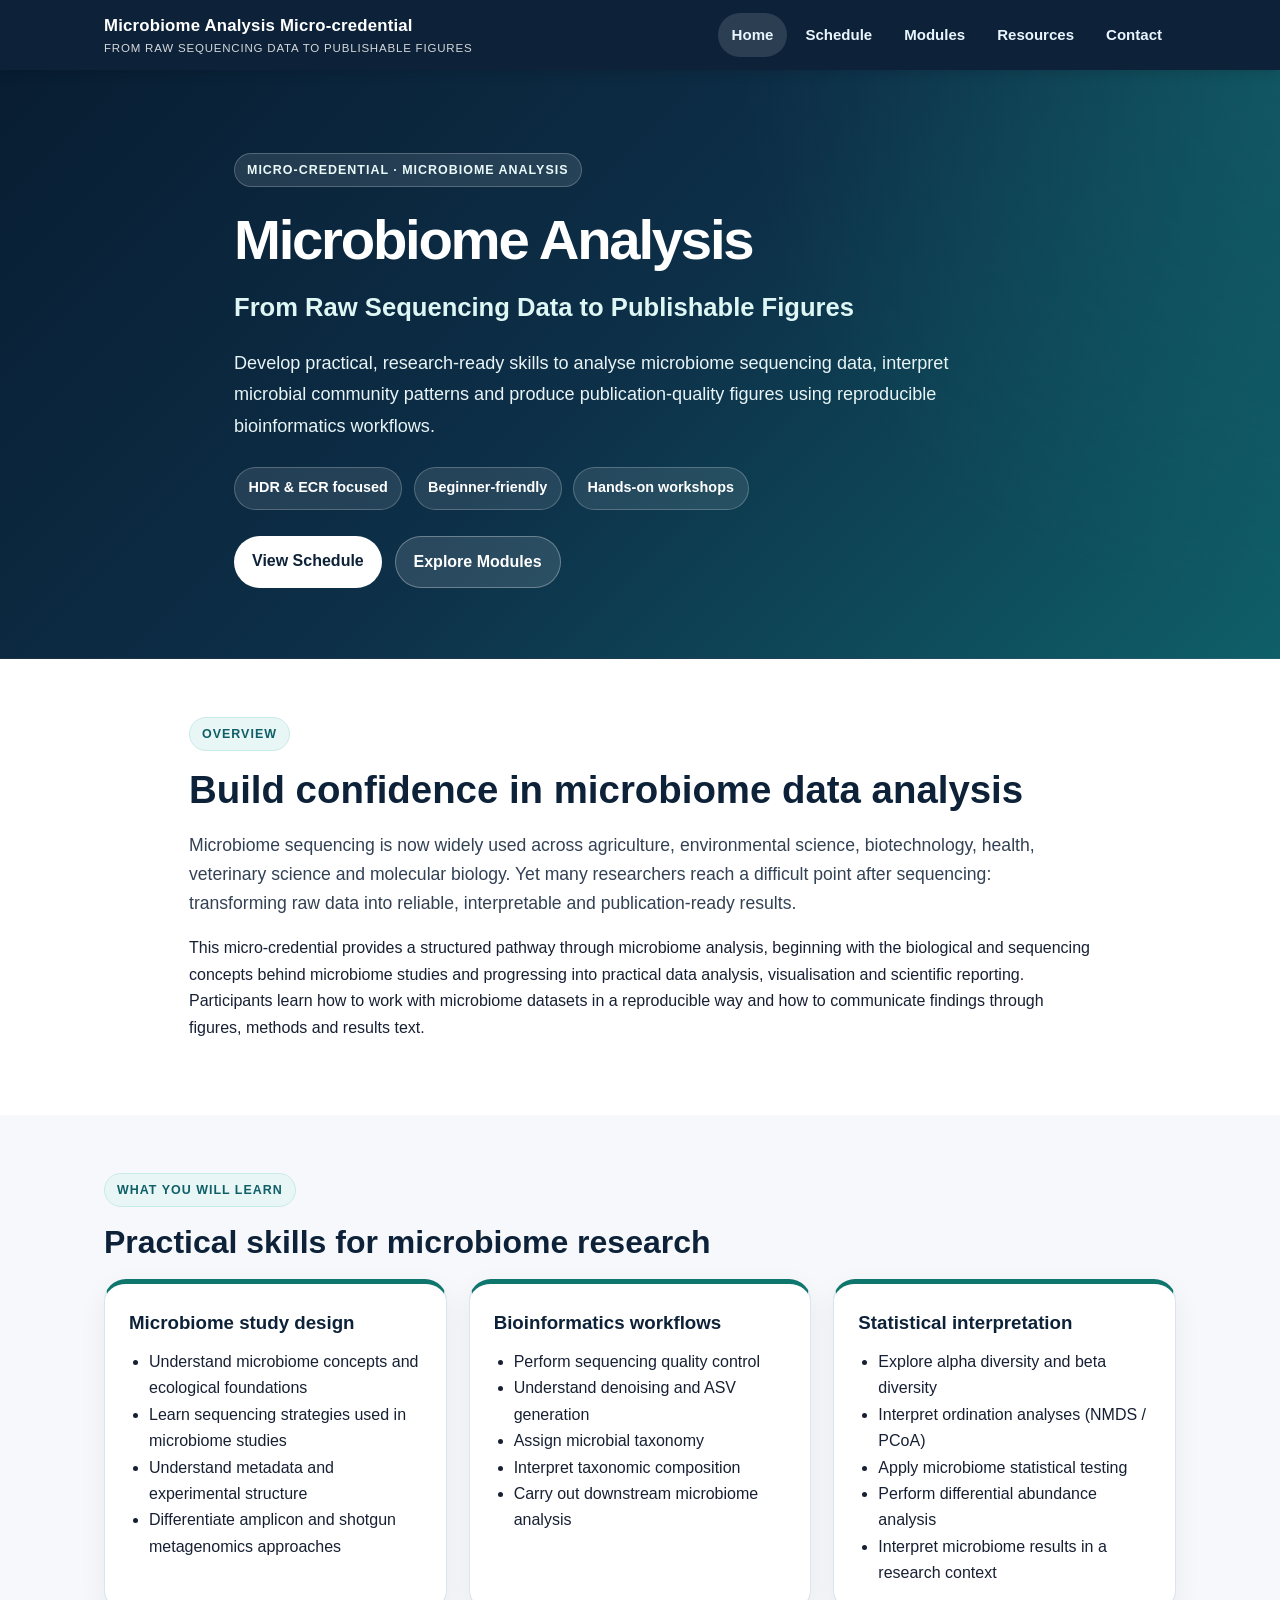
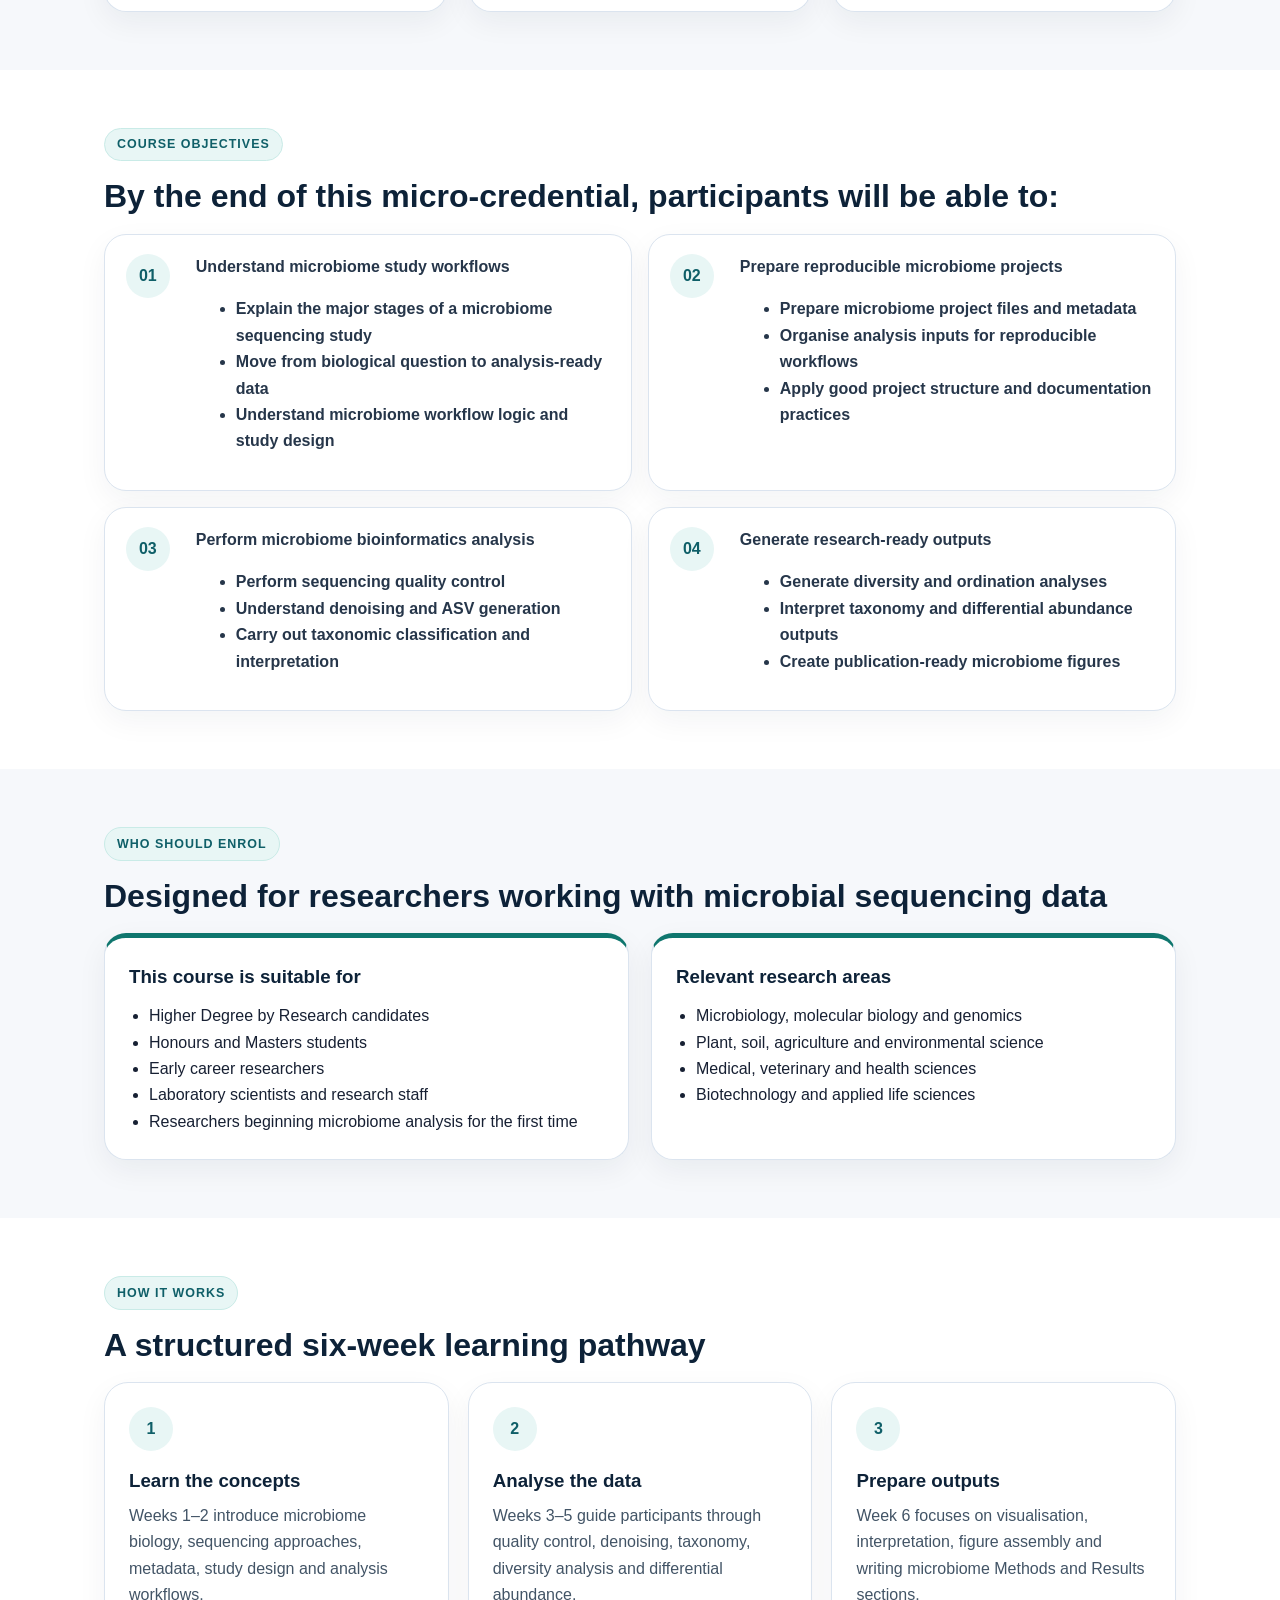
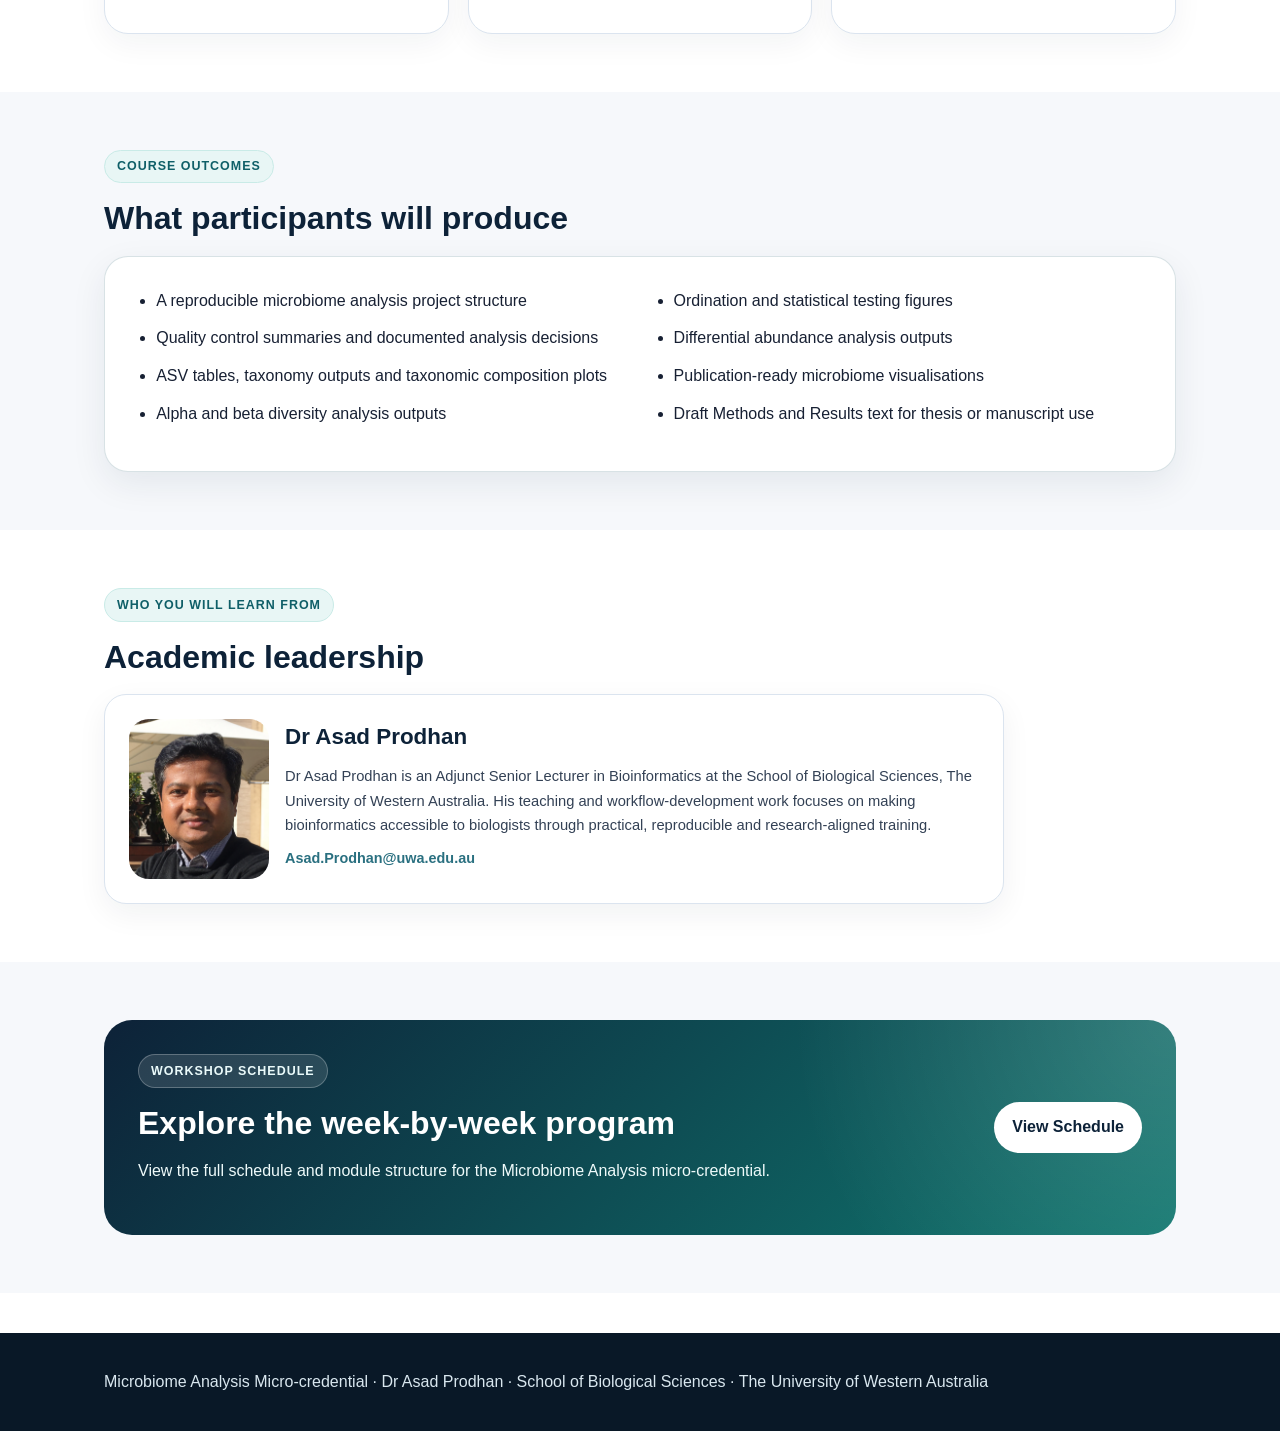
==== index.html @ ac6e43ce "Add files via upload" ====
<!doctype html>
<html lang="en">
<head>
  <meta charset="utf-8">
  <meta name="viewport" content="width=device-width, initial-scale=1">
  <title>Microbiome Analysis Micro-credential</title>
  <link rel="stylesheet" href="assets/css/style.css">
</head>

<body>
<header class="topbar">
  <div class="container nav">
    <a class="brand" href="index.html">
      Microbiome Analysis Micro-credential
      <span>From raw sequencing data to publishable figures</span>
    </a>

    <nav class="menu">
      <a class="active" href="index.html">Home</a>
      <a href="schedule.html">Schedule</a>
      <a href="modules.html">Modules</a>
      <a href="resources.html">Resources</a>
      <a href="contact.html">Contact</a>
    </nav>
  </div>
</header>

<main>

  <section class="premium-hero">
    <div class="container premium-hero-copy centered-hero">

      <div class="premium-hero-copy">
        <div class="program-label">Micro-credential · Microbiome Analysis</div>

        <h1>Microbiome Analysis</h1>

        <p class="hero-subtitle">From Raw Sequencing Data to Publishable Figures</p>

        <p class="hero-summary">
          Develop practical, research-ready skills to analyse microbiome sequencing data,
          interpret microbial community patterns and produce publication-quality figures
          using reproducible bioinformatics workflows.
        </p>

        <div class="hero-facts">
          <span>HDR &amp; ECR focused</span>
          <span>Beginner-friendly</span>
          <span>Hands-on workshops</span>
        </div>

        <div class="hero-actions">
          <a class="button" href="schedule.html">View Schedule</a>
          <a class="button secondary-button" href="modules.html">Explore Modules</a>
        </div>


    </div>
  </section>

  <section class="section">
    <div class="container landing">
      <span class="section-label">Overview</span>
      <h2>Build confidence in microbiome data analysis</h2>

      <p class="lead">
        Microbiome sequencing is now widely used across agriculture, environmental science,
        biotechnology, health, veterinary science and molecular biology. Yet many researchers
        reach a difficult point after sequencing: transforming raw data into reliable,
        interpretable and publication-ready results.
      </p>

      <p>
        This micro-credential provides a structured pathway through microbiome analysis,
        beginning with the biological and sequencing concepts behind microbiome studies
        and progressing into practical data analysis, visualisation and scientific reporting.
        Participants learn how to work with microbiome datasets in a reproducible way and
        how to communicate findings through figures, methods and results text.
      </p>
    </div>
  </section>

  <section class="section alt">
    <div class="container">
      <span class="section-label">What you will learn</span>
      <h2>Practical skills for microbiome research</h2>

      <div class="grid three">
        <div class="card premium-card">
          <h3>Microbiome study design</h3>
          <ul>
            <li>Understand microbiome concepts and ecological foundations</li>
            <li>Learn sequencing strategies used in microbiome studies</li>
            <li>Understand metadata and experimental structure</li>
            <li>Differentiate amplicon and shotgun metagenomics approaches</li>
          </ul>

        </div>

        <div class="card premium-card">
          <h3>Bioinformatics workflows</h3>

          <ul>
            <li>Perform sequencing quality control</li>
            <li>Understand denoising and ASV generation</li>
            <li>Assign microbial taxonomy</li>
            <li>Interpret taxonomic composition</li>
            <li>Carry out downstream microbiome analysis</li>
          </ul>
        </div>

        <div class="card premium-card">
          <h3>Statistical interpretation</h3>
          <ul>
            <li>Explore alpha diversity and beta diversity</li>
            <li>Interpret ordination analyses (NMDS / PCoA)</li>
            <li>Apply microbiome statistical testing</li>
            <li>Perform differential abundance analysis</li>
            <li>Interpret microbiome results in a research context</li>
          </ul>
        </div>
      </div>
    </div>
  </section>

  <section class="section">
    <div class="container">
      <span class="section-label">Course objectives</span>
      <h2>By the end of this micro-credential, participants will be able to:</h2>

      <div class="objective-grid">

  <div class="objective-item">
    <span>01</span>

    <div>
      <strong>Understand microbiome study workflows</strong>

      <ul>
        <li>Explain the major stages of a microbiome sequencing study</li>
        <li>Move from biological question to analysis-ready data</li>
        <li>Understand microbiome workflow logic and study design</li>
      </ul>
    </div>
  </div>

  <div class="objective-item">
    <span>02</span>

    <div>
      <strong>Prepare reproducible microbiome projects</strong>

      <ul>
        <li>Prepare microbiome project files and metadata</li>
        <li>Organise analysis inputs for reproducible workflows</li>
        <li>Apply good project structure and documentation practices</li>
      </ul>
    </div>
  </div>

  <div class="objective-item">
    <span>03</span>

    <div>
      <strong>Perform microbiome bioinformatics analysis</strong>

      <ul>
        <li>Perform sequencing quality control</li>
        <li>Understand denoising and ASV generation</li>
        <li>Carry out taxonomic classification and interpretation</li>
      </ul>
    </div>
  </div>

  <div class="objective-item">
    <span>04</span>

    <div>
      <strong>Generate research-ready outputs</strong>

      <ul>
        <li>Generate diversity and ordination analyses</li>
        <li>Interpret taxonomy and differential abundance outputs</li>
        <li>Create publication-ready microbiome figures</li>
      </ul>
    </div>
  </div>

</div>

    </div>
  </section>

  <section class="section alt">
    <div class="container">
      <span class="section-label">Who should enrol</span>
      <h2>Designed for researchers working with microbial sequencing data</h2>

      <div class="grid two">
        <div class="card premium-card">
          <h3>This course is suitable for</h3>
          <ul>
            <li>Higher Degree by Research candidates</li>
            <li>Honours and Masters students</li>
            <li>Early career researchers</li>
            <li>Laboratory scientists and research staff</li>
            <li>Researchers beginning microbiome analysis for the first time</li>
          </ul>
        </div>

        <div class="card premium-card">
          <h3>Relevant research areas</h3>
          <ul>
            <li>Microbiology, molecular biology and genomics</li>
            <li>Plant, soil, agriculture and environmental science</li>
            <li>Medical, veterinary and health sciences</li>
            <li>Biotechnology and applied life sciences</li>
          </ul>
        </div>
      </div>
    </div>
  </section>

  <section class="section">
    <div class="container">
      <span class="section-label">How it works</span>
      <h2>A structured six-week learning pathway</h2>

      <div class="process-row">
        <div class="process-step">
          <span>1</span>
          <h3>Learn the concepts</h3>
          <p>
            Weeks 1–2 introduce microbiome biology, sequencing approaches,
            metadata, study design and analysis workflows.
          </p>
        </div>

        <div class="process-step">
          <span>2</span>
          <h3>Analyse the data</h3>
          <p>
            Weeks 3–5 guide participants through quality control, denoising,
            taxonomy, diversity analysis and differential abundance.
          </p>
        </div>

        <div class="process-step">
          <span>3</span>
          <h3>Prepare outputs</h3>
          <p>
            Week 6 focuses on visualisation, interpretation, figure assembly
            and writing microbiome Methods and Results sections.
          </p>
        </div>
      </div>
    </div>
  </section>

  <section class="section alt">
    <div class="container">
      <span class="section-label">Course outcomes</span>
      <h2>What participants will produce</h2>

      <div class="outcomes-box">
        <ul>
          <li>A reproducible microbiome analysis project structure</li>
          <li>Quality control summaries and documented analysis decisions</li>
          <li>ASV tables, taxonomy outputs and taxonomic composition plots</li>
          <li>Alpha and beta diversity analysis outputs</li>
          <li>Ordination and statistical testing figures</li>
          <li>Differential abundance analysis outputs</li>
          <li>Publication-ready microbiome visualisations</li>
          <li>Draft Methods and Results text for thesis or manuscript use</li>
        </ul>
      </div>
    </div>
  </section>

  <section class="section">
    <div class="container">
      <span class="section-label">Who you will learn from</span>
      <h2>Academic leadership</h2>

      <div class="card instructor-card">
        <div class="lead-profile">
          <img src="assets/img/AsadProdhan.jpg" alt="Dr Asad Prodhan">
          <div>
            <h3>Dr Asad Prodhan</h3>
            <p>
              Dr Asad Prodhan is an Adjunct Senior Lecturer in Bioinformatics
              at the School of Biological Sciences, The University of Western Australia.
              His teaching and workflow-development work focuses on making bioinformatics
              accessible to biologists through practical, reproducible and research-aligned training.
            </p>
            <a href="mailto:Asad.Prodhan@uwa.edu.au">Asad.Prodhan@uwa.edu.au</a>
          </div>
        </div>
      </div>
    </div>
  </section>

  <section class="section alt">
    <div class="container">
      <div class="cta premium-cta">
        <div>
          <span class="section-label light">Workshop schedule</span>
          <h2>Explore the week-by-week program</h2>
          <p>
            View the full schedule and module structure for the Microbiome Analysis micro-credential.
          </p>
        </div>
        <a class="button" href="schedule.html">View Schedule</a>
      </div>
    </div>
  </section>

</main>

<footer class="footer">
  <div class="container">
    Microbiome Analysis Micro-credential · Dr Asad Prodhan · School of Biological Sciences · The University of Western Australia
  </div>
</footer>

</body>
</html>
---- assets/css/style.css ----
:root{
  --navy:#0d2238;
  --navy2:#153957;
  --teal:#0f766e;
  --teal2:#168b83;
  --aqua:#dff7f4;
  --mint:#edf8f5;
  --gold:#d7a84f;
  --ink:#172033;
  --muted:#5d6b7b;
  --line:#dbe4ef;
  --card:#ffffff;
  --soft:#f6f8fb;
  --purple:#dcc1dc;
  --blue:#dfe3f6;
  --blue2:#d3dcf1;
}

*{
  box-sizing:border-box;
}

html{
  scroll-behavior:smooth;
}

body{
  margin:0;
  font-family:Inter, Segoe UI, Roboto, Helvetica, Arial, sans-serif;
  color:var(--ink);
  background:#fff;
  line-height:1.65;
}

img{
  max-width:100%;
  height:auto;
}

a{
  color:#075fa9;
  text-decoration:none;
}

a:hover{
  text-decoration:underline;
}

.container{
  max-width:1120px;
  margin:0 auto;
  padding:0 24px;
}

/* Navigation */
.topbar{
  background:var(--navy);
  color:#fff;
  position:sticky;
  top:0;
  z-index:50;
  box-shadow:0 2px 12px rgba(0,0,0,.15);
}

.nav{
  display:flex;
  align-items:center;
  justify-content:space-between;
  min-height:70px;
  gap:20px;
}

.brand{
  font-weight:800;
  letter-spacing:.2px;
  color:#fff;
  font-size:1.05rem;
}

.brand:hover{
  text-decoration:none;
}

.brand span{
  display:block;
  font-size:.72rem;
  font-weight:500;
  opacity:.82;
  letter-spacing:.8px;
  text-transform:uppercase;
}

.menu{
  display:flex;
  gap:4px;
  flex-wrap:wrap;
  justify-content:flex-end;
}

.menu a{
  color:#eaf6ff;
  padding:10px 14px;
  border-radius:999px;
  font-weight:650;
  font-size:.94rem;
}

.menu a:hover,
.menu a.active{
  background:rgba(255,255,255,.13);
  text-decoration:none;
}

/* Premium homepage hero */
.premium-hero{
  background:
    radial-gradient(circle at top right, rgba(26,138,132,.28), transparent 38%),
    linear-gradient(135deg, #081d32 0%, #0d2f48 48%, #0f5f68 100%);
  color:#fff;
  padding:5.2rem 0 4.4rem;
  border-bottom:1px solid rgba(255,255,255,.08);
}

.premium-hero-grid{
  display:grid;
  grid-template-columns:minmax(0,1.25fr) 420px;
  gap:4rem;
  align-items:center;
}

.premium-hero-copy{
  max-width:760px;
}

.program-label,
.section-label{
  display:inline-flex;
  align-items:center;
  width:max-content;
  max-width:100%;
  text-transform:uppercase;
  letter-spacing:.08em;
  font-weight:800;
  font-size:.78rem;
  color:#0f5f68;
  background:#e8f6f5;
  border:1px solid #c9ebe7;
  border-radius:999px;
  padding:.35rem .75rem;
  margin-bottom:1rem;
}

.program-label{
  color:#eafafa;
  background:rgba(255,255,255,.11);
  border-color:rgba(255,255,255,.22);
}

.section-label.light{
  color:#eafafa;
  background:rgba(255,255,255,.12);
  border-color:rgba(255,255,255,.25);
}

.premium-hero h1{
  color:#fff;
  font-size:clamp(2.35rem,4.4vw,4.5rem);
  line-height:1.04;
  margin:.5rem 0 1rem;
  letter-spacing:-.04em;
}

.hero-subtitle{
  font-size:clamp(1.2rem,2vw,1.65rem);
  color:#dff7f4;
  font-weight:800;
  margin:0 0 1.25rem;
}

.hero-summary{
  color:#e8f4f6;
  font-size:1.13rem;
  line-height:1.75;
  max-width:700px;
  margin-bottom:1.5rem;
}

.hero-facts{
  display:flex;
  flex-wrap:wrap;
  gap:.7rem;
}

.hero-facts span{
  background:rgba(255,255,255,.1);
  border:1px solid rgba(255,255,255,.22);
  color:#fff;
  border-radius:999px;
  padding:.55rem .85rem;
  font-weight:800;
  font-size:.9rem;
}

.hero-actions{
  display:flex;
  flex-wrap:wrap;
  gap:.8rem;
  margin-top:1.6rem;
}

/* Lead / course snapshot panel */
.premium-lead-panel{
  background:rgba(255,255,255,.96);
  color:var(--ink);
  border-radius:30px;
  padding:1.4rem;
  box-shadow:0 24px 65px rgba(0,0,0,.28);
  border:1px solid rgba(255,255,255,.65);
}

.program-panel{
  margin-top:1.2rem;
  padding-top:1.1rem;
  border-top:1px solid var(--line);
}

.program-panel h3{
  color:var(--navy);
  margin:0 0 .55rem;
  font-size:1rem;
}

.program-panel ul{
  margin:0;
  padding-left:1.1rem;
  color:#26364a;
  font-size:.94rem;
  line-height:1.6;
}

.top-panel{
  margin-top:0;
  padding-top:0;
  border-top:0;
  margin-bottom:1.2rem;
  padding-bottom:1.1rem;
  border-bottom:1px solid var(--line);
}

.lead-profile{
  display:grid;
  grid-template-columns:118px 1fr;
  gap:1rem;
  align-items:start;
}

.lead-profile img{
  width:118px;
  height:138px;
  object-fit:cover;
  object-position:center top;
  border-radius:20px;
}

.panel-kicker{
  display:block;
  color:#0f5f68;
  font-weight:900;
  font-size:.76rem;
  text-transform:uppercase;
  letter-spacing:.07em;
  margin-bottom:.25rem;
}

.lead-profile h2{
  color:var(--navy);
  font-size:1.25rem;
  line-height:1.15;
  margin:0 0 .45rem;
}

.lead-profile p{
  margin:0 0 .45rem;
  font-size:.92rem;
  line-height:1.45;
  color:#26364a;
}

.lead-profile a{
  color:#2a7080;
  font-weight:800;
  font-size:.9rem;
}

.compact-lead{
  border-top:0;
}

/* General sections */
.section{
  padding:58px 0;
}

.section.alt{
  background:var(--soft);
}

.section h2{
  font-size:2rem;
  line-height:1.2;
  margin:0 0 18px;
  color:var(--navy);
}

.lead{
  font-size:1.1rem;
  color:#334155;
  max-width:940px;
}

.landing{
  max-width:950px;
}

.landing h2{
  font-size:2.4rem;
  margin-bottom:1rem;
}

.rule{
  height:1px;
  background:var(--line);
  margin:28px 0;
}

/* Cards and grids */
.grid{
  display:grid;
  gap:22px;
}

.grid.three{
  grid-template-columns:repeat(3,1fr);
}

.grid.two{
  grid-template-columns:repeat(2,1fr);
}

.card{
  background:var(--card);
  border:1px solid var(--line);
  border-radius:22px;
  padding:24px;
  box-shadow:0 10px 30px rgba(13,34,56,.06);
}

.card h3{
  margin:0 0 10px;
  color:var(--navy);
}

.card p{
  margin:0;
}

.card ul{
  margin:10px 0 0 20px;
  padding:0;
}

.premium-card{
  border-top:5px solid var(--teal);
}

.badge{
  display:inline-block;
  background:#edf7ff;
  color:#075fa9;
  border:1px solid #cce7ff;
  padding:4px 10px;
  border-radius:999px;
  font-size:.78rem;
  font-weight:800;
  text-transform:uppercase;
  letter-spacing:.04em;
}

/* Objectives */
.objective-grid{
  display:grid;
  grid-template-columns:repeat(2,1fr);
  gap:1rem;
}

.objective-item{
  background:#fff;
  border:1px solid var(--line);
  border-radius:22px;
  padding:1.2rem 1.3rem;
  display:grid;
  grid-template-columns:54px 1fr;
  gap:1rem;
  align-items:start;
  box-shadow:0 10px 30px rgba(13,34,56,.05);
  font-weight:650;
  color:#26364a;
}

.objective-item span,
.process-step span{
  width:44px;
  height:44px;
  display:inline-flex;
  align-items:center;
  justify-content:center;
  border-radius:50%;
  background:#e8f6f5;
  color:#0f5f68;
  font-weight:900;
  flex-shrink:0;
}

/* Process */
.process-row{
  display:grid;
  grid-template-columns:repeat(3,1fr);
  gap:1.2rem;
}

.process-step{
  background:#fff;
  border:1px solid var(--line);
  border-radius:24px;
  padding:1.5rem;
  box-shadow:0 10px 30px rgba(13,34,56,.05);
}

.process-step h3{
  margin:.9rem 0 .4rem;
  color:var(--navy);
}

.process-step p{
  margin:0;
  color:#425466;
}

/* Outcomes */
.outcomes-box{
  background:#fff;
  border:1px solid rgba(15,76,92,.16);
  border-radius:24px;
  padding:2rem;
  box-shadow:0 12px 35px rgba(9,36,61,.08);
}

.outcomes-box ul{
  columns:2;
  column-gap:3rem;
  margin:0;
  padding-left:1.2rem;
}

.outcomes-box li{
  break-inside:avoid;
  margin-bottom:.8rem;
  line-height:1.55;
}

/* Instructor section */
.instructor-card{
  max-width:900px;
}

.instructor-card .lead-profile{
  grid-template-columns:140px 1fr;
}

.instructor-card .lead-profile img{
  width:140px;
  height:160px;
}

.instructor-card h3{
  font-size:1.4rem;
  margin:0 0 .5rem;
  color:var(--navy);
}

.instructor-card p{
  color:#334155;
  line-height:1.65;
  margin:0 0 .5rem;
}

/* Call to action */
.cta{
  background:linear-gradient(135deg,var(--navy),var(--teal));
  color:#fff;
  border-radius:28px;
  padding:34px;
  display:flex;
  justify-content:space-between;
  gap:20px;
  align-items:center;
}

.premium-cta{
  background:
    radial-gradient(circle at top right, rgba(255,255,255,.16), transparent 35%),
    linear-gradient(135deg,#0d2238,#0f766e);
}

.cta h2{
  color:#fff;
  margin:0;
}

.cta p{
  color:#eefafa;
}

.button{
  display:inline-block;
  background:#fff;
  color:var(--navy);
  font-weight:800;
  border-radius:999px;
  padding:12px 18px;
  white-space:nowrap;
}

.button:hover{
  text-decoration:none;
  background:#f0fbff;
}

.secondary-button{
  background:rgba(255,255,255,.12);
  color:#fff;
  border:1px solid rgba(255,255,255,.3);
}

.secondary-button:hover{
  background:rgba(255,255,255,.2);
  color:#fff;
}

/* Schedule page */
.workshop-note{
  font-weight:650;
  color:#334155;
  margin:22px 0;
}

.schedule-block{
  margin:28px 0 42px;
}

.schedule-block h2{
  font-size:1.55rem;
  margin-bottom:12px;
}

.schedule-table{
  width:100%;
  border-collapse:collapse;
  border-radius:0;
  overflow:hidden;
  font-size:1rem;
}

.schedule-table td{
  padding:14px 18px;
  border:1px solid rgba(255,255,255,.72);
  vertical-align:middle;
}

.schedule-table td:first-child{
  width:20%;
  text-align:center;
  font-weight:750;
}

.schedule-table td:nth-child(2){
  width:23%;
  text-align:center;
}

.daily-schedule-std tr{
  background:var(--purple);
}

.daily-schedule-mon tr{
  background:var(--blue);
}

.daily-schedule-wed tr{
  background:var(--blue2);
}

/* Modules and resources */
.module-card{
  border-top:6px solid var(--teal);
}

.module-card:nth-child(2n){
  border-top-color:#6975cf;
}

.resource-link{
  display:block;
  padding:14px 16px;
  border:1px solid var(--line);
  border-radius:14px;
  background:#fff;
  margin:10px 0;
  font-weight:750;
}

.resource-link:hover{
  text-decoration:none;
  background:#f7fbff;
}

.banner-img{
  width:100%;
  border-radius:24px;
  border:1px solid var(--line);
  box-shadow:0 12px 36px rgba(13,34,56,.12);
}

.flow{
  font-family:ui-monospace,SFMono-Regular,Menlo,Consolas,monospace;
  background:#eef8f7;
  border-left:5px solid var(--teal);
  padding:14px 18px;
  border-radius:12px;
  display:inline-block;
  max-width:100%;
  overflow-x:auto;
}

.contact-box{
  max-width:720px;
}

.small{
  font-size:.92rem;
  color:var(--muted);
}

/* Footer */
.footer{
  background:#091827;
  color:#d9e7ef;
  padding:36px 0;
  margin-top:40px;
}

.footer a{
  color:#d6f7ff;
}

/* Tablet */
@media(max-width:980px){
  .premium-hero-grid{
    grid-template-columns:1fr;
    gap:2rem;
  }

  .premium-lead-panel{
    max-width:520px;
  }

  .grid.three,
  .grid.two,
  .objective-grid,
  .process-row{
    grid-template-columns:1fr;
  }

  .nav{
    align-items:flex-start;
    gap:12px;
    flex-direction:column;
    padding:14px 0;
  }

  .menu{
    justify-content:flex-start;
  }

  .cta{
    display:block;
  }

  .button{
    margin-top:14px;
  }
}

/* Mobile */
@media(max-width:640px){
  .container{
    padding:0 18px;
  }

  .premium-hero{
    padding:3rem 0;
  }

  .premium-hero h1{
    font-size:2.15rem;
    letter-spacing:-.03em;
  }

  .hero-summary{
    font-size:1rem;
  }

  .hero-facts span{
    font-size:.82rem;
    padding:.45rem .7rem;
  }

  .hero-actions{
    flex-direction:column;
    align-items:flex-start;
  }

  .program-label,
  .section-label{
    width:auto;
    font-size:.7rem;
    line-height:1.35;
  }

  .premium-lead-panel{
    border-radius:24px;
    padding:1.1rem;
  }

  .lead-profile,
  .instructor-card .lead-profile{
    grid-template-columns:1fr;
  }

  .lead-profile img,
  .instructor-card .lead-profile img{
    width:150px;
    height:160px;
  }

  .section{
    padding:42px 0;
  }

  .section h2,
  .landing h2{
    font-size:1.75rem;
  }

  .lead{
    font-size:1rem;
  }

  .card,
  .process-step,
  .outcomes-box{
    padding:1.2rem;
    border-radius:18px;
  }

  .objective-item{
    grid-template-columns:1fr;
  }

  .outcomes-box ul{
    columns:1;
  }

  .cta{
    padding:1.4rem;
    border-radius:22px;
  }

  .menu a{
    padding:7px 10px;
    font-size:.88rem;
  }

  .brand{
    font-size:.98rem;
  }

  .brand span{
    font-size:.65rem;
  }

  .schedule-table td{
    display:block;
    width:100%!important;
    text-align:left!important;
  }

  .schedule-table tr{
    display:block;
    margin:0 0 14px;
  }

  .schedule-table td+td{
    border-top:0;
  }
}

.centered-hero{
  max-width:860px;
  margin:0 auto;
}

.centered-hero .hero-summary{
  max-width:760px;
}

.centered-hero .hero-actions{
  justify-content:flex-start;
}
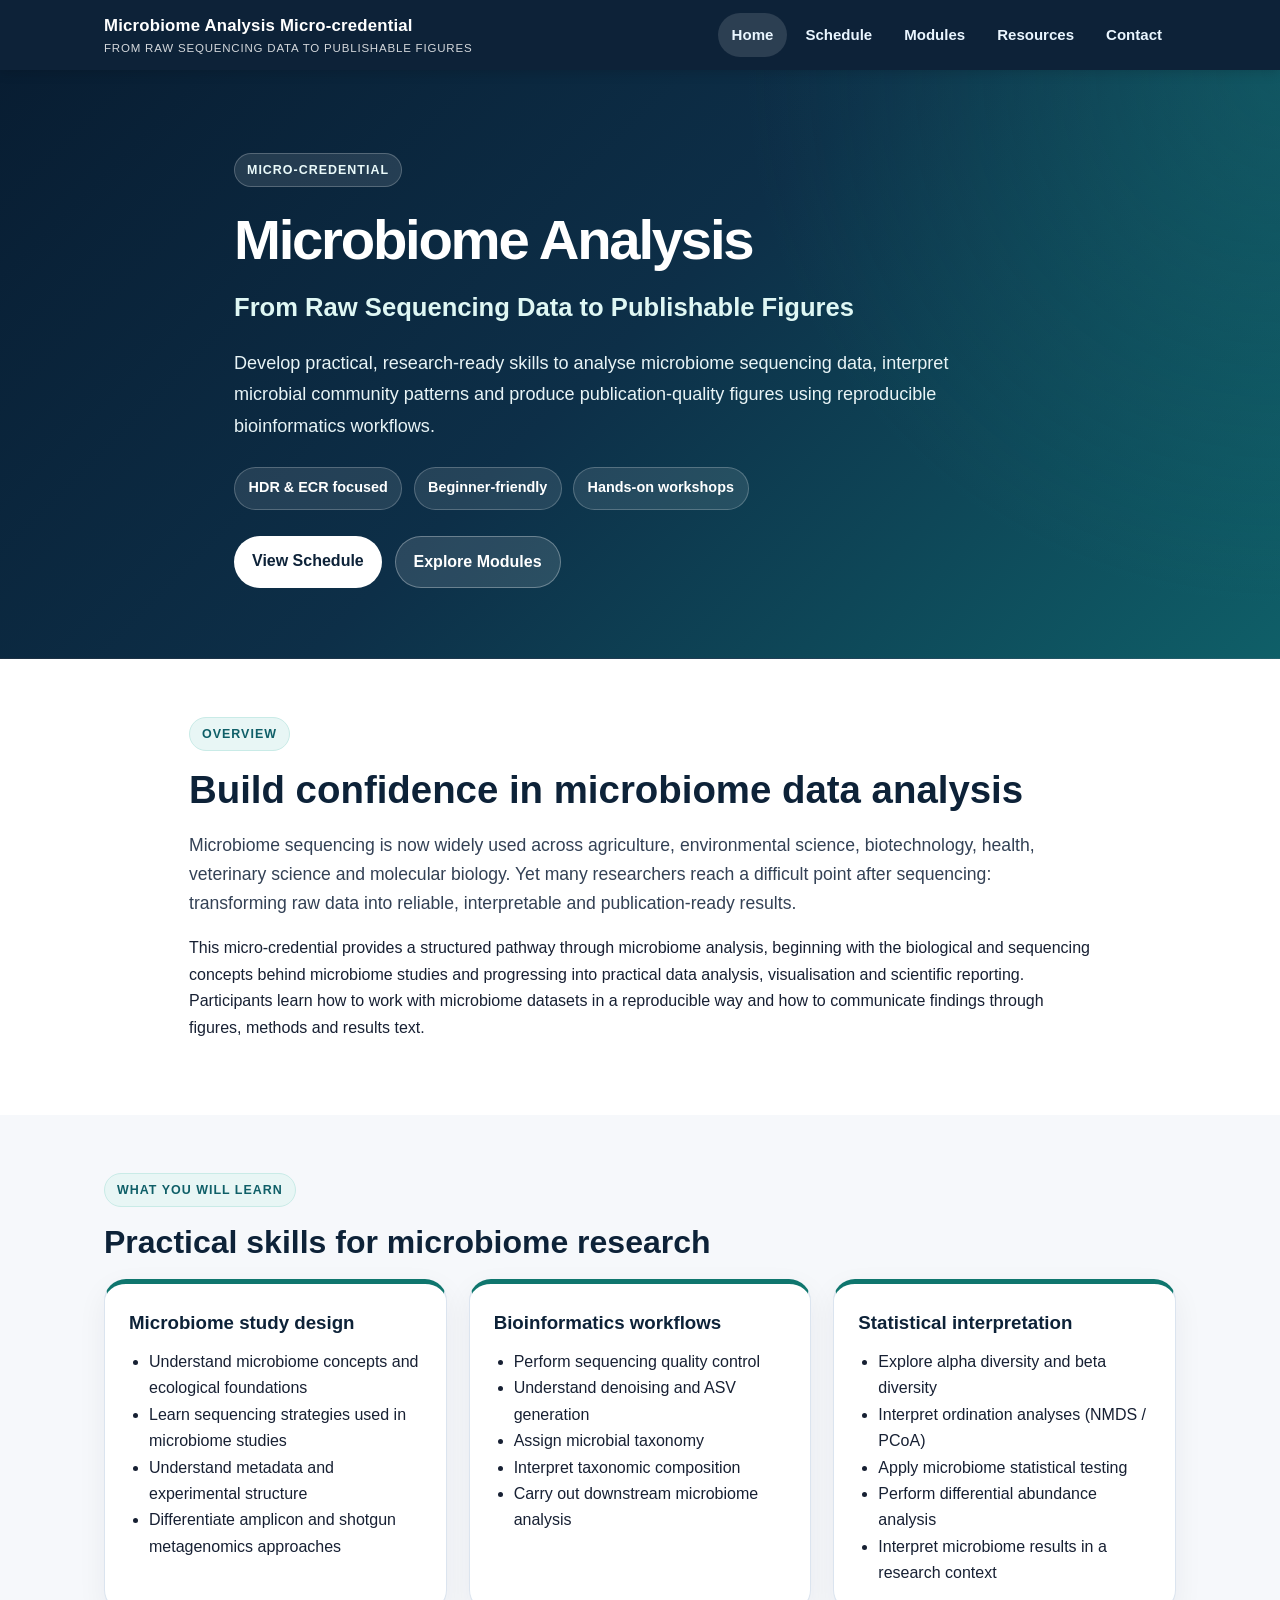
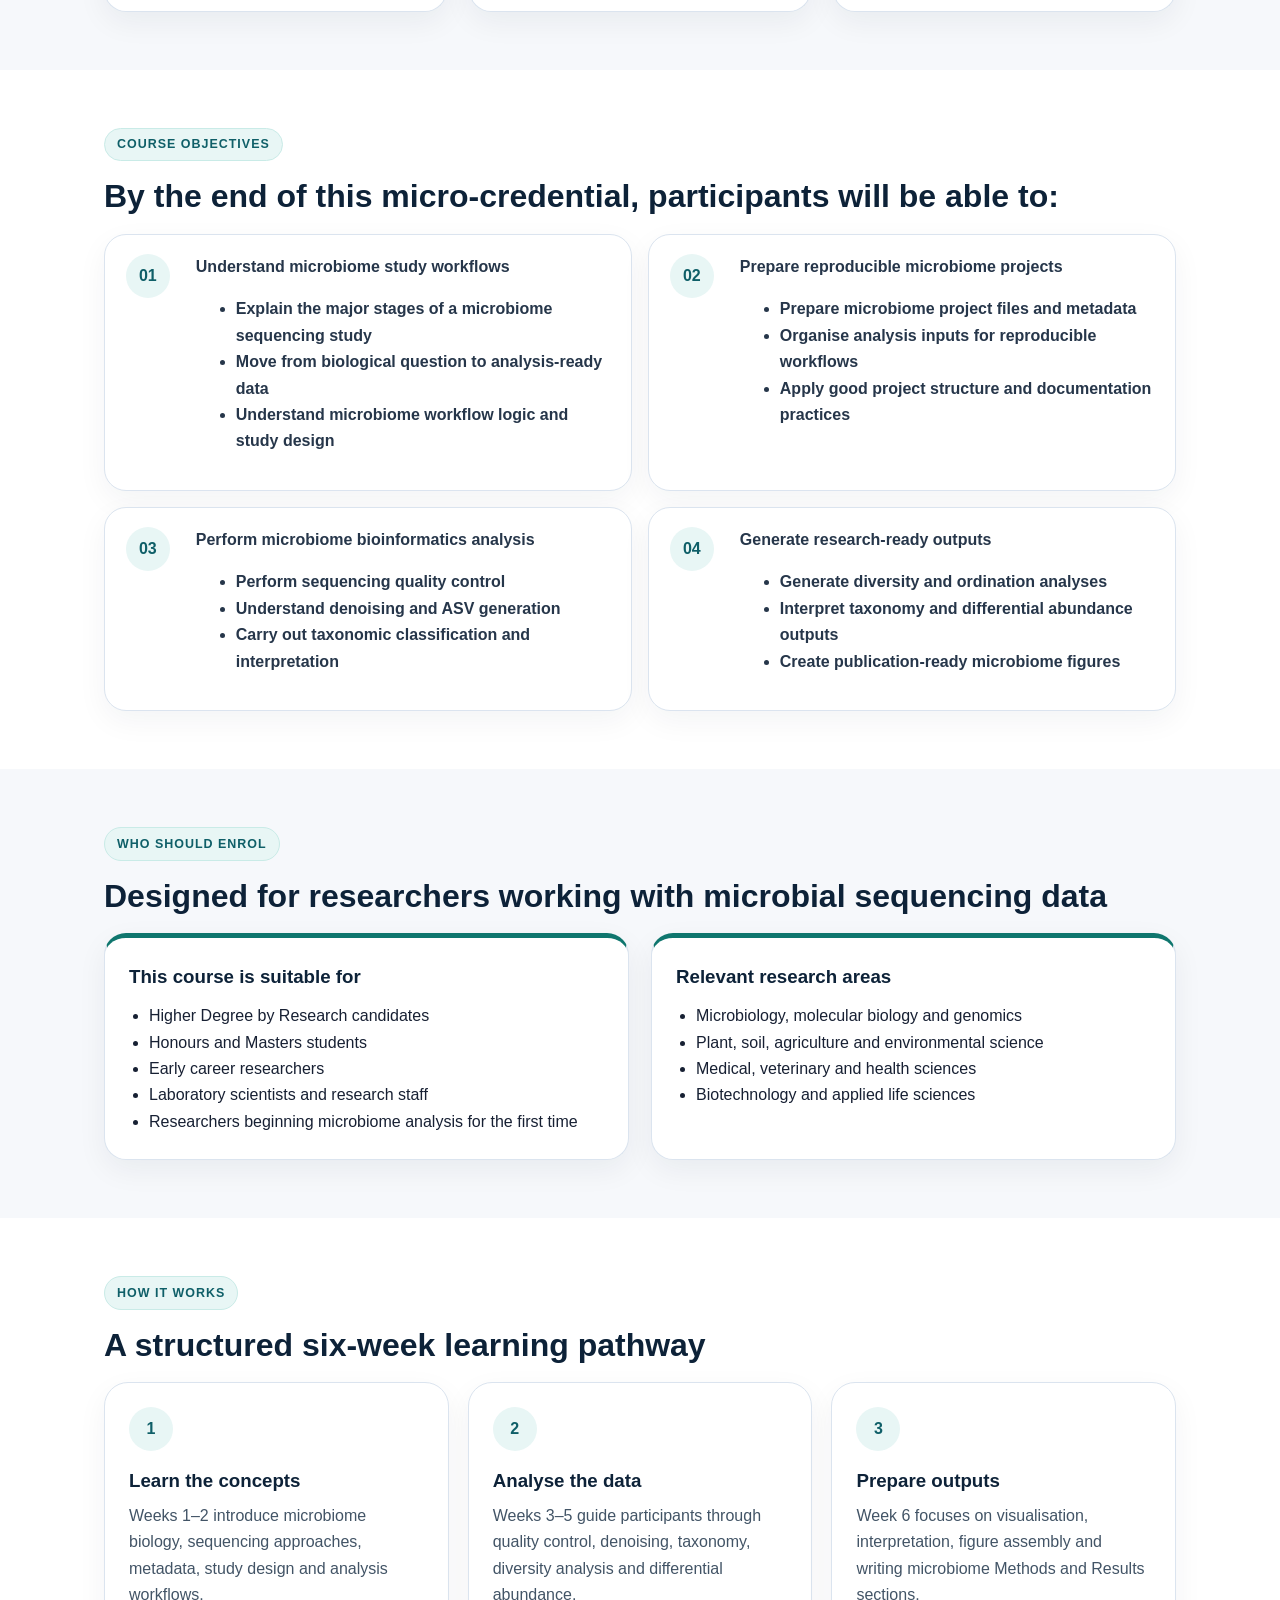
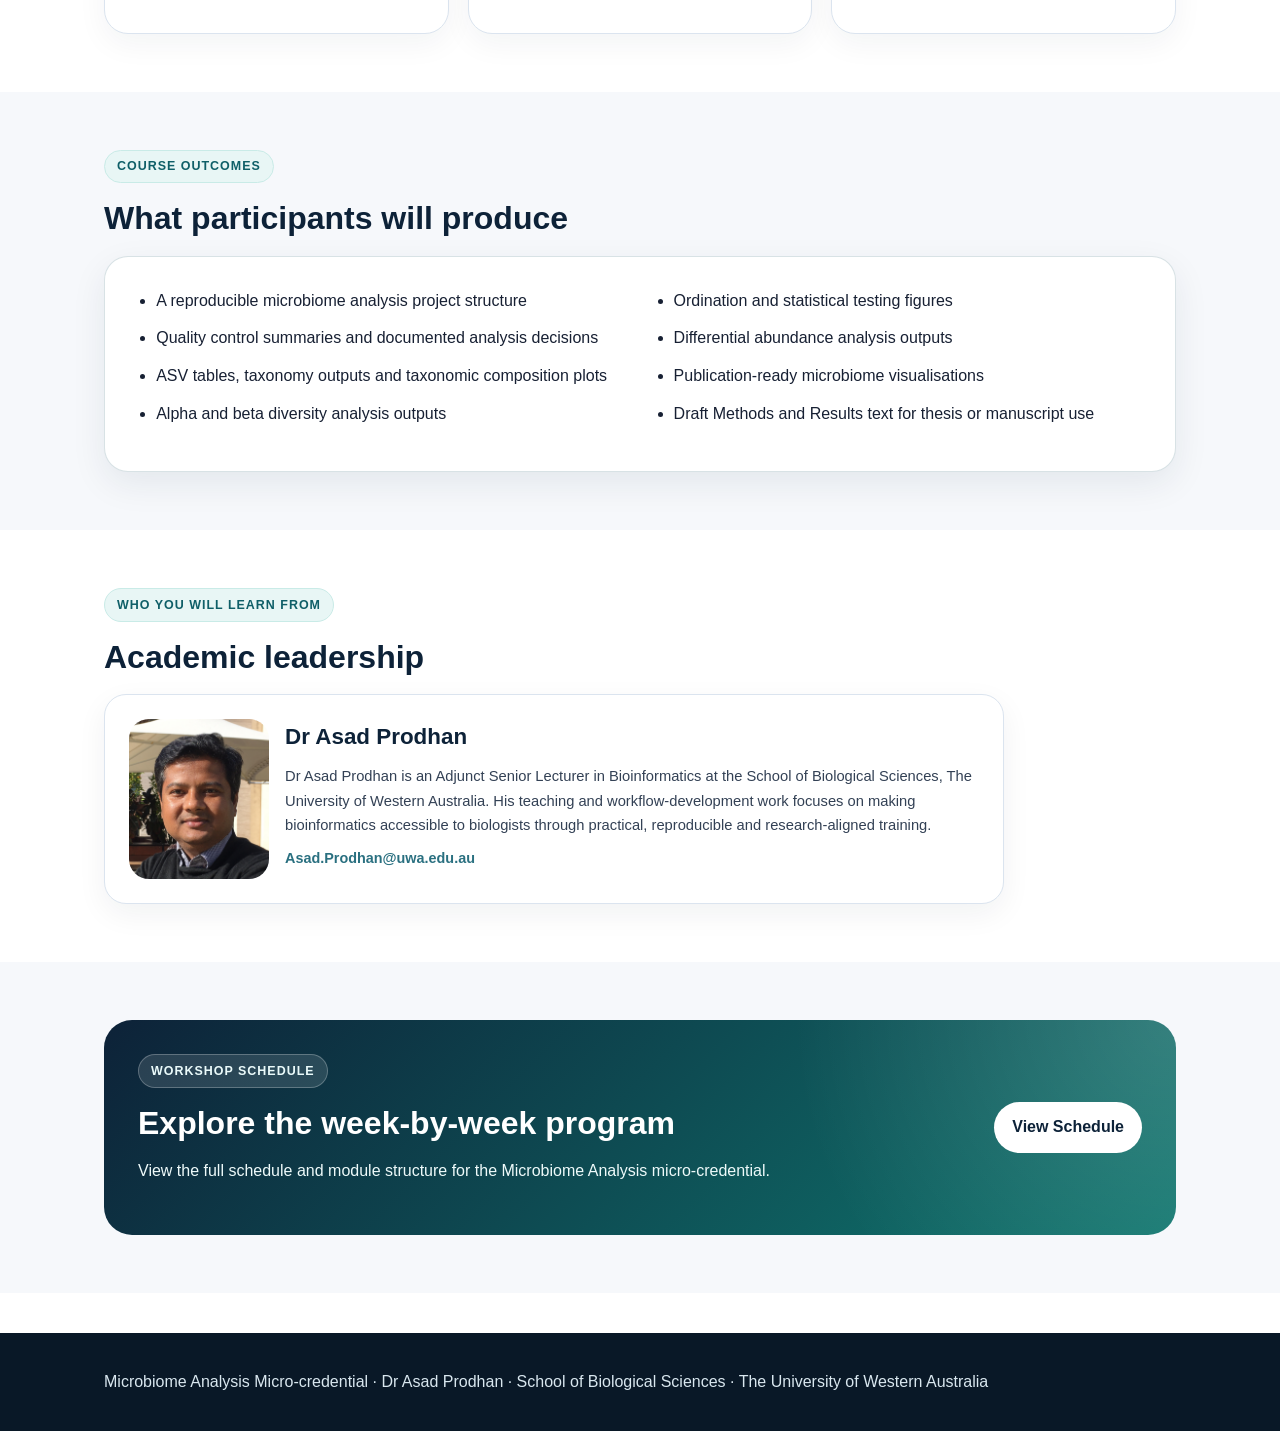
==== commit 2b581d31: "Update index.html" ====
--- a/index.html
+++ b/index.html
@@ -31,7 +31,7 @@
     <div class="container premium-hero-copy centered-hero">
 
       <div class="premium-hero-copy">
-        <div class="program-label">Micro-credential · Microbiome Analysis</div>
+        <div class="program-label">Micro-credential</div>
 
         <h1>Microbiome Analysis</h1>
 
@@ -324,4 +324,4 @@
 </footer>
 
 </body>
-</html>+</html>
